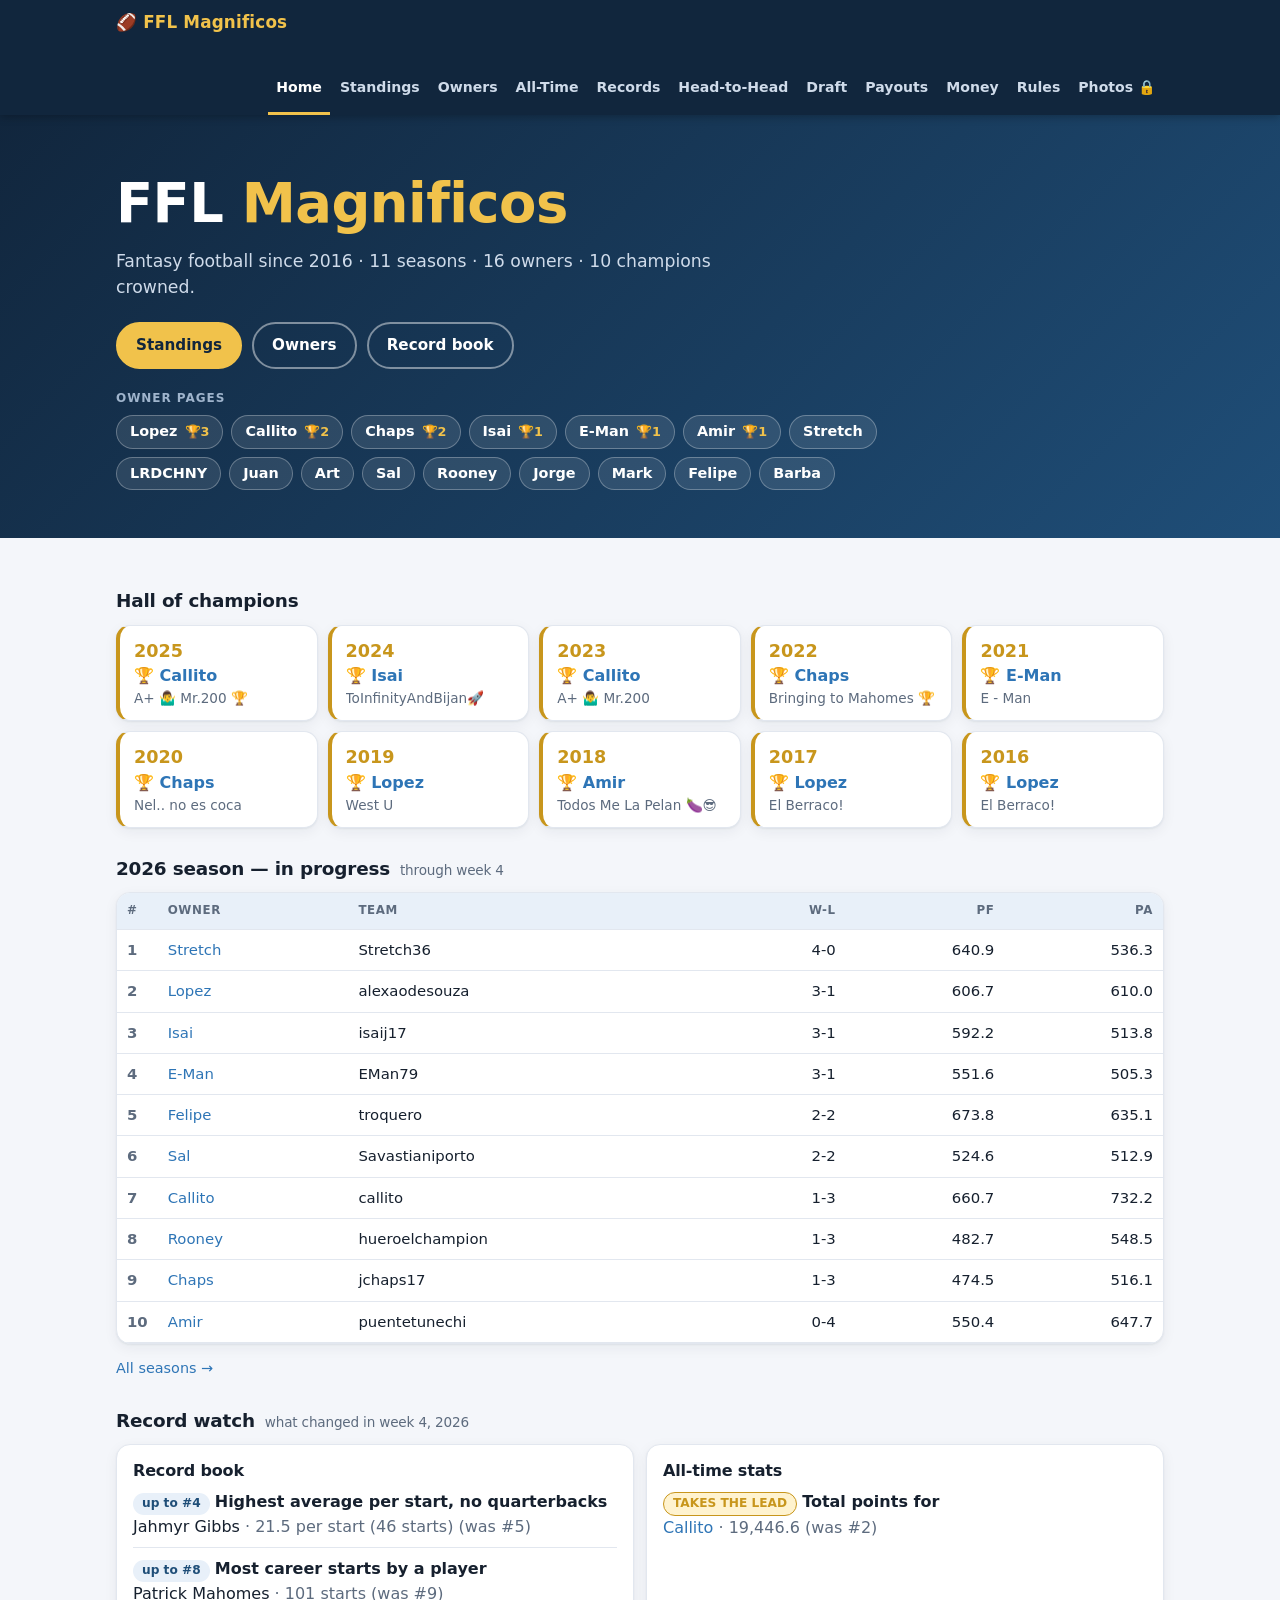
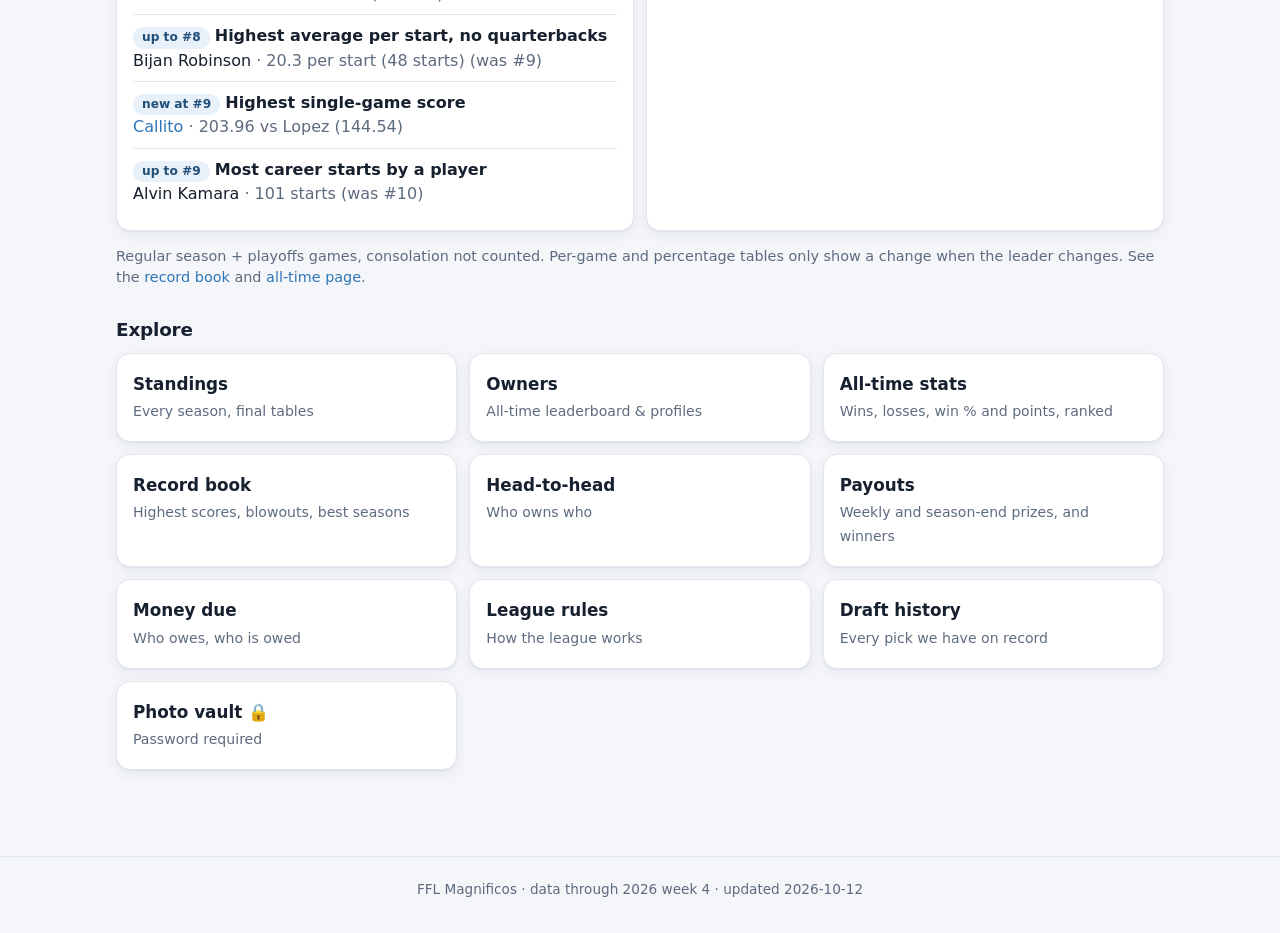
==== index.html @ 081447eb "2026w5v1" ====
<!doctype html>
<html lang="en">
<head>
<meta charset="utf-8">
<meta name="viewport" content="width=device-width, initial-scale=1">
<title>FFL Magnificos</title>
<meta name="description" content="Standings, champions, records and history for the FFL Magnificos fantasy football league.">
<link rel="stylesheet" href="assets/site.css">
</head>
<body>
<section class="hero">
  <div class="wrap">
    <h1 id="h1">FFL <em>Magnificos</em></h1>
    <p id="tag">Fantasy football history, records and bragging rights.</p>
    <div class="cta">
      <a class="btn" href="standings.html">Standings</a>
      <a class="btn ghost" href="owners.html">Owners</a>
      <a class="btn ghost" href="records.html">Record book</a>
    </div>
    <div class="owner-chips" id="ochips" aria-label="Owner pages"></div>
  </div>
</section>
<main>
  <div class="wrap">
    <section id="photos" hidden>
      <h2 class="sec-title">Through the years</h2>
      <div class="strip" id="strip"></div>
    </section>

    <section>
      <h2 class="sec-title">Hall of champions</h2>
      <div class="champs" id="champs"></div>
    </section>

    <section>
      <h2 class="sec-title"><span id="curTitle">This season</span> <small id="curSub"></small></h2>
      <div class="card table-wrap"><table id="cur"></table></div>
      <p class="note"><a href="standings.html">All seasons &rarr;</a></p>
    </section>

    <section id="watch" hidden>
      <h2 class="sec-title">Record watch <small id="watchSub"></small></h2>
      <div class="grid g2">
        <div class="card"><div class="pad"><h3 class="sub-title">Record book</h3><div id="wRec"></div></div></div>
        <div class="card"><div class="pad"><h3 class="sub-title">All-time stats</h3><div id="wAt"></div></div></div>
      </div>
      <p class="note" id="watchNote"></p>
    </section>

    <section>
      <h2 class="sec-title">Explore</h2>
      <div class="grid g3" id="links"></div>
    </section>
  </div>
</main>
<script src="assets/site.js"></script>
<script>
L.boot("index.html", null, async (meta) => {
  const { $, esc, getJSON, rec, ownerLink } = L;
  const [seasons] = await Promise.all([getJSON("data/seasons.json")]);
  const years = meta.currentSeason - meta.firstYear + 1;
  $("#tag").textContent = "Fantasy football since " + meta.firstYear + " · " + years + " seasons · " +
    meta.owners.length + " owners · " + meta.champions.length + " champions crowned.";

  // owner shortcuts in the hero (most titles first)
  $("#ochips").innerHTML = '<span class="lbl">Owner pages</span>' + meta.owners.map((o) =>
    '<a class="chip" href="owner.html?o=' + encodeURIComponent(o.slug) + '">' + esc(o.nick) +
    (o.titles ? ' <span class="t">🏆' + o.titles + "</span>" : "") + "</a>").join("");

  // public photos (optional)
  try {
    const list = await getJSON("images/public/manifest.json");
    if (list.length) {
      $("#strip").innerHTML = list.map((p) =>
        '<figure class="thumb" style="margin:0"><img loading="lazy" src="images/public/' + encodeURI(p.file) + '" alt="' + esc(p.caption || "League photo") + '">' +
        '<figcaption class="cap">' + (p.year ? esc(p.year) + " · " : "") + esc(p.caption || "") + "</figcaption></figure>").join("");
      $("#strip").className = "strip" + (list.length === 1 ? " solo" : list.length <= 3 ? " few" : "");
      $("#photos").hidden = false;
    }
  } catch (e) { /* no public photos yet */ }

  // champions
  $("#champs").innerHTML = meta.champions.slice().reverse().map((c) =>
    '<div class="card champ-card"><div class="y">' + c.year + '</div><div class="n">🏆 ' + ownerLink(c.slug, c.nick) +
    '</div><div class="t" title="' + esc(c.team) + '">' + esc(c.team) + "</div></div>").join("");

  // current season
  const cur = seasons[0];
  $("#curTitle").textContent = cur.year + (cur.inProgress ? " season — in progress" : " final standings");
  $("#curSub").textContent = cur.inProgress ? "through week " + cur.weeksPlayed : "";
  $("#cur").innerHTML = "<thead><tr><th>#</th><th class='l'>Owner</th><th class='l'>Team</th><th>W-L</th><th>PF</th><th>PA</th></tr></thead><tbody>" +
    cur.standings.map((t) => "<tr><td class='rank'>" + t.rank + "</td><td class='l'>" + ownerLink(t.slug, t.nick) + "</td><td class='l'>" + esc(t.team) +
      "</td><td>" + rec(t.w, t.l, t.t) + "</td><td>" + L.num(t.pf) + "</td><td>" + L.num(t.pa) + "</td></tr>").join("") + "</tbody>";
  $("#cur th:nth-child(2)").className = "l";


  // record watch: what the latest week changed in the record book and the all-time tables
  try {
    const A = await getJSON("data/activity.json");
    const multi = A.weeks.length > 1;
    const label = A.weeks.length ? (multi ? "weeks " + A.weeks[0].week + "–" + A.weeks[A.weeks.length - 1].week : "week " + A.weeks[0].week) + ", " + A.weeks[A.weeks.length - 1].year : "";
    $("#watchSub").textContent = "what changed in " + label;
    const who = (e) => e.slug ? ownerLink(e.slug, e.who) : esc(e.who);
    const wk = (e) => multi ? '<span class="muted">Wk ' + e.week + " · </span>" : "";
    const badge = (e) => e.rank === 1 ? '<span class="badge gold">NEW RECORD</span>' : '<span class="badge blue">' + (e.prev ? "up to #" + e.rank : "new at #" + e.rank) + "</span>";
    const rows = (list, fn, empty) => list.length ? '<ul class="feed">' + list.map(fn).join("") + "</ul>" : '<p class="muted" style="margin:0">' + empty + "</p>";
    $("#wRec").innerHTML = rows(A.records, (e) =>
      "<li>" + badge(e) + " <b>" + esc(e.cat) + "</b><br>" + wk(e) + who(e) + ' <span class="muted">· ' + esc(e.detail) + (e.prev ? " (was #" + e.prev + ")" : "") + "</span></li>",
      "No records fell in " + label + ".");
    $("#wAt").innerHTML = rows(A.alltime, (e) =>
      "<li>" + (e.rank === 1 ? '<span class="badge gold">TAKES THE LEAD</span>' : '<span class="badge blue">up to #' + e.rank + "</span>") + " <b>" + esc(e.cat) + "</b><br>" + wk(e) + who(e) +
      ' <span class="muted">· ' + esc(e.value) + " (was #" + e.prev + ")</span></li>",
      "No changes to the all-time tables in " + label + ".");
    $("#watchNote").innerHTML = esc(A.scope) + " games, consolation not counted. Per-game and percentage tables only show a change when the leader changes. See the <a href='records.html'>record book</a> and <a href='alltime.html'>all-time page</a>.";
    $("#watch").hidden = false;
  } catch (e) { /* no activity file yet */ }

  const links = [["standings.html", "Standings", "Every season, final tables"], ["owners.html", "Owners", "All-time leaderboard & profiles"],
    ["alltime.html", "All-time stats", "Wins, losses, win % and points, ranked"],
    ["records.html", "Record book", "Highest scores, blowouts, best seasons"], ["h2h.html", "Head-to-head", "Who owns who"],
    ["payouts.html", "Payouts", "Weekly and season-end prizes, and winners"], ["money.html", "Money due", "Who owes, who is owed"], ["rules.html", "League rules", "How the league works"],
    ["draft.html", "Draft history", "Every pick we have on record"], ["photos.html", "Photo vault 🔒", "Password required"]];
  $("#links").innerHTML = links.map(([h, t, d]) => '<a class="card linkcard" href="' + h + '"><b>' + t + "</b><span>" + d + "</span></a>").join("");
});
</script>
</body>
</html>
---- assets/site.css ----
/* FFL Magnificos site -- shared styles */
:root {
  --bg: #f4f6fa;
  --card: #ffffff;
  --ink: #16202e;
  --muted: #5d6b7e;
  --line: #e2e7ef;
  --accent: #1f4e78;
  --accent-2: #2e75b6;
  --accent-soft: #e8f0f9;
  --gold: #c8961c;
  --gold-soft: #fff3cf;
  --silver-soft: #eceff3;
  --win: #1d7a46;
  --loss: #b3372f;
  --hero-a: #11263d;
  --hero-b: #1f4e78;
  --shadow: 0 1px 2px rgba(16, 32, 56, .06), 0 4px 14px rgba(16, 32, 56, .06);
  --radius: 14px;
}
@media (prefers-color-scheme: dark) {
  :root {
    --bg: #0e141d;
    --card: #17202c;
    --ink: #e8edf5;
    --muted: #9aa8bb;
    --line: #263244;
    --accent: #8fb8e6;
    --accent-2: #6ea6dd;
    --accent-soft: #1d2b3d;
    --gold: #e3b341;
    --gold-soft: #3a2f10;
    --silver-soft: #222d3b;
    --win: #4cc287;
    --loss: #ef7b72;
    --hero-a: #0a1522;
    --hero-b: #17406a;
    --shadow: 0 1px 2px rgba(0, 0, 0, .4), 0 4px 14px rgba(0, 0, 0, .3);
  }
}
* { box-sizing: border-box; }
html { -webkit-text-size-adjust: 100%; }
body {
  margin: 0; background: var(--bg); color: var(--ink);
  font: 16px/1.5 system-ui, -apple-system, "Segoe UI", Roboto, "Helvetica Neue", Arial, "Noto Color Emoji", sans-serif;
}
a { color: var(--accent-2); text-decoration: none; }
a:hover { text-decoration: underline; }
h1, h2, h3 { line-height: 1.2; margin: 0; letter-spacing: -.01em; }
.wrap { max-width: 1080px; margin: 0 auto; padding: 0 16px; }

/* header */
.topbar { background: var(--hero-a); color: #fff; position: sticky; top: 0; z-index: 20; box-shadow: 0 2px 8px rgba(0,0,0,.25); }
.topbar .wrap { display: flex; align-items: center; gap: 18px; min-height: 52px; flex-wrap: wrap; }
.brand { font-weight: 800; letter-spacing: .01em; color: #fff; font-size: 1.05rem; padding: 10px 0; }
.brand:hover { text-decoration: none; }
.brand span { color: #f1c24b; }
.nav { display: flex; gap: 2px; flex-wrap: wrap; margin-left: auto; }
.nav a { color: #cfdbea; padding: 14px 8px; font-size: .88rem; font-weight: 600; border-bottom: 3px solid transparent; }
.nav a:hover { color: #fff; text-decoration: none; }
.nav a.on { color: #fff; border-bottom-color: #f1c24b; }
@media (max-width: 720px) {
  .nav { margin-left: 0; width: 100%; overflow-x: auto; flex-wrap: nowrap; }
  .nav a { padding: 10px 10px; white-space: nowrap; }
}

/* hero */
.hero { background: linear-gradient(135deg, var(--hero-a), var(--hero-b)); color: #fff; padding: 56px 0 48px; }
.hero h1 { font-size: clamp(2.1rem, 6vw, 3.4rem); font-weight: 900; }
.hero h1 em { font-style: normal; color: #f1c24b; }
.hero p { color: #cfdbea; max-width: 620px; margin: 12px 0 22px; font-size: 1.08rem; }
.hero .cta { display: flex; gap: 10px; flex-wrap: wrap; }
.btn { display: inline-block; padding: 10px 18px; border-radius: 999px; font-weight: 700; font-size: .95rem; border: 2px solid #f1c24b; color: #11263d; background: #f1c24b; }
.btn:hover { text-decoration: none; filter: brightness(1.06); }
.btn.ghost { background: transparent; color: #fff; border-color: rgba(255,255,255,.45); }
.owner-chips { display: flex; flex-wrap: wrap; align-items: center; gap: 8px; margin-top: 20px; max-width: 820px; }
.owner-chips .lbl { width: 100%; color: #9fb4cc; font-size: .75rem; font-weight: 700; text-transform: uppercase; letter-spacing: .08em; }
.chip { display: inline-block; padding: 5px 13px; border-radius: 999px; background: rgba(255,255,255,.1); border: 1px solid rgba(255,255,255,.28); color: #fff; font-size: .9rem; font-weight: 600; }
.chip:hover { background: #f1c24b; border-color: #f1c24b; color: #11263d; text-decoration: none; }
.chip .t { color: #f1c24b; font-size: .8rem; margin-left: 2px; }
.chip:hover .t { color: #11263d; }
.page-head { background: linear-gradient(135deg, var(--hero-a), var(--hero-b)); color: #fff; padding: 26px 0 22px; }
.page-head h1 { font-size: clamp(1.6rem, 4.5vw, 2.2rem); font-weight: 800; }
.page-head p { color: #cfdbea; margin: 6px 0 0; }

/* layout */
main { padding: 22px 0 56px; }
section { margin: 0 0 30px; }
.sec-title { font-size: 1.15rem; font-weight: 800; margin: 0 0 12px; display: flex; align-items: baseline; gap: 10px; flex-wrap: wrap; }
.sec-title small { font-weight: 500; color: var(--muted); font-size: .85rem; }
.card { background: var(--card); border: 1px solid var(--line); border-radius: var(--radius); box-shadow: var(--shadow); }
.pad { padding: 16px; }
.grid { display: grid; gap: 12px; }
.g2 { grid-template-columns: repeat(2, 1fr); }
.g3 { grid-template-columns: repeat(3, 1fr); }
.g4 { grid-template-columns: repeat(4, 1fr); }
.g6 { grid-template-columns: repeat(6, 1fr); }
@media (max-width: 860px) { .g6 { grid-template-columns: repeat(3, 1fr); } .g4 { grid-template-columns: repeat(2, 1fr); } .g3 { grid-template-columns: repeat(2, 1fr); } }
@media (max-width: 560px) { .g2, .g3 { grid-template-columns: 1fr; } .g6 { grid-template-columns: repeat(2, 1fr); } }
.note { color: var(--muted); font-size: .9rem; }
.warn { background: var(--gold-soft); border: 1px solid var(--gold); color: var(--ink); padding: 10px 14px; border-radius: 10px; font-size: .92rem; margin-bottom: 12px; }
.error { background: #fdecea; border: 1px solid #e5a29b; color: #7a1d16; padding: 14px; border-radius: 10px; }
@media (prefers-color-scheme: dark) { .error { background: #3a1613; color: #f5c6c2; border-color: #7a2a24; } }

/* tiles */
.tile { padding: 14px; text-align: center; }
.tile b { display: block; font-size: 1.55rem; font-weight: 800; line-height: 1.1; }
.tile span { color: var(--muted); font-size: .8rem; text-transform: uppercase; letter-spacing: .05em; font-weight: 600; }
.tile.gold b { color: var(--gold); }

/* tables */
.table-wrap { overflow-x: auto; border-radius: var(--radius); }
table { width: 100%; border-collapse: collapse; font-size: .93rem; background: var(--card); }
.card table { background: transparent; }
th, td { padding: 9px 10px; text-align: right; border-bottom: 1px solid var(--line); white-space: nowrap; }
th:first-child, td:first-child { text-align: left; }
th { font-size: .74rem; text-transform: uppercase; letter-spacing: .05em; color: var(--muted); background: var(--accent-soft); font-weight: 700; position: sticky; top: 0; }
th.sortable { cursor: pointer; user-select: none; }
th.sortable:hover { color: var(--ink); }
th.sorted::after { content: " \25BE"; }
th.sorted.asc::after { content: " \25B4"; }
tbody tr:hover { background: var(--accent-soft); }
tr.champ td { background: var(--gold-soft); font-weight: 600; }
td.l, th.l { text-align: left; }
td.c, th.c { text-align: center; }
td.wrapok { white-space: normal; }
tfoot td { font-weight: 800; background: var(--accent-soft); }
.rank { color: var(--muted); font-weight: 700; width: 36px; }
.pos { color: var(--win); font-weight: 700; }
.neg { color: var(--loss); font-weight: 700; }
.muted { color: var(--muted); }

/* badges */
.badge { display: inline-block; padding: 2px 9px; border-radius: 999px; font-size: .76rem; font-weight: 700; background: var(--silver-soft); color: var(--muted); }
.badge.gold { background: var(--gold-soft); color: var(--gold); border: 1px solid var(--gold); }
.badge.blue { background: var(--accent-soft); color: var(--accent); }
.badge.out { opacity: .75; }

/* pills / selects */
.pills { display: flex; gap: 6px; flex-wrap: wrap; margin-bottom: 14px; }
.pill { border: 1px solid var(--line); background: var(--card); color: var(--ink); padding: 6px 13px; border-radius: 999px; font-weight: 700; font-size: .88rem; cursor: pointer; }
.pill:hover { border-color: var(--accent-2); }
.pill.on { background: var(--accent); color: #fff; border-color: var(--accent); }
@media (prefers-color-scheme: dark) { .pill.on { color: #0e141d; } }
select, input[type=password], input[type=text] {
  font: inherit; padding: 9px 12px; border-radius: 10px; border: 1px solid var(--line); background: var(--card); color: var(--ink);
}
.row { display: flex; gap: 10px; flex-wrap: wrap; align-items: center; }

/* champions strip */
.champs { display: grid; grid-template-columns: repeat(auto-fill, minmax(190px, 1fr)); gap: 10px; }
.champ-card { padding: 12px 14px; border-left: 4px solid var(--gold); }
.champ-card .y { font-weight: 900; color: var(--gold); font-size: 1.1rem; }
.champ-card .n { font-weight: 800; }
.champ-card .t { color: var(--muted); font-size: .85rem; overflow: hidden; text-overflow: ellipsis; white-space: nowrap; }

/* link grid */
.linkcard { display: block; padding: 18px 16px; color: var(--ink); }
.linkcard:hover { text-decoration: none; border-color: var(--accent-2); transform: translateY(-1px); }
.linkcard b { display: block; font-size: 1.05rem; margin-bottom: 2px; }
.linkcard span { color: var(--muted); font-size: .88rem; }

/* owner page */
.owner-nav { display: flex; gap: 6px; overflow-x: auto; padding-bottom: 6px; margin-bottom: 14px; }
.owner-nav a { flex: none; padding: 5px 12px; border-radius: 999px; border: 1px solid var(--line); background: var(--card); color: var(--ink); font-size: .85rem; font-weight: 600; }
.owner-nav a.on { background: var(--accent); color: #fff; border-color: var(--accent); }
@media (prefers-color-scheme: dark) { .owner-nav a.on { color: #0e141d; } }
.rec-card { padding: 14px 16px; }
.rec-card .k { color: var(--muted); font-size: .78rem; text-transform: uppercase; letter-spacing: .05em; font-weight: 700; }
.rec-card .v { font-size: 1.7rem; font-weight: 800; line-height: 1.15; margin: 2px 0; }
.rec-card .d { color: var(--muted); font-size: .88rem; }
.top-block { padding: 14px 16px; }
.top-block h3 { font-size: .8rem; text-transform: uppercase; letter-spacing: .05em; color: var(--muted); margin-bottom: 8px; }
.top-block .first { font-size: 1.15rem; font-weight: 800; }
.top-block .first small { font-weight: 500; color: var(--muted); font-size: .85rem; }
.top-block ol { margin: 8px 0 0; padding-left: 20px; color: var(--muted); font-size: .9rem; }
.top-block li { padding: 1px 0; }
.top-block li b { color: var(--ink); font-weight: 600; }
.bar { display: inline-block; height: 7px; border-radius: 4px; background: var(--accent-2); vertical-align: middle; margin-right: 6px; opacity: .85; }

/* h2h matrix */
.matrix td, .matrix th { text-align: center; padding: 7px 6px; font-size: .82rem; min-width: 52px; }
.matrix th:first-child, .matrix td:first-child { position: sticky; left: 0; background: var(--card); z-index: 2; text-align: left; font-weight: 700; min-width: 84px; }
.matrix th:first-child { background: var(--accent-soft); }
.matrix td.self { background: var(--silver-soft); color: var(--muted); }

/* photos */
.thumbs { display: grid; grid-template-columns: repeat(auto-fill, minmax(190px, 1fr)); gap: 10px; }
.thumb { position: relative; background: var(--silver-soft); border-radius: 12px; overflow: hidden; aspect-ratio: 4 / 3; cursor: zoom-in; border: 1px solid var(--line); }
.thumb img { width: 100%; height: 100%; object-fit: cover; display: block; }
.thumb .cap { position: absolute; left: 0; right: 0; bottom: 0; padding: 18px 10px 7px; color: #fff; font-size: .8rem; font-weight: 600; background: linear-gradient(transparent, rgba(0,0,0,.72)); }
.strip { display: flex; gap: 12px; overflow-x: auto; scroll-snap-type: x mandatory; padding-bottom: 8px; }
.strip .thumb { flex: none; width: min(78vw, 320px); scroll-snap-align: start; }
.strip.solo .thumb { width: min(100%, 760px); aspect-ratio: 3 / 2; cursor: default; }
.strip.few { display: grid; grid-template-columns: repeat(auto-fit, minmax(260px, 1fr)); overflow: visible; }
.strip.few .thumb { width: auto; cursor: default; }
.lock { max-width: 420px; margin: 40px auto; text-align: center; padding: 28px 22px; }
.lock h2 { margin-bottom: 6px; }
.lock input { width: 100%; margin: 14px 0 10px; }
.lock .btn { width: 100%; cursor: pointer; font-size: 1rem; }
.lightbox { position: fixed; inset: 0; background: rgba(5, 9, 15, .94); z-index: 100; display: none; align-items: center; justify-content: center; flex-direction: column; padding: 16px; }
.lightbox.open { display: flex; }
.lightbox img { max-width: 100%; max-height: 82vh; border-radius: 6px; }
.lightbox .lb-cap { color: #e8edf5; margin-top: 10px; text-align: center; }
.lightbox .x { position: absolute; top: 12px; right: 16px; color: #fff; font-size: 2rem; background: none; border: 0; cursor: pointer; }
.lightbox .nav-btn { position: absolute; top: 50%; color: #fff; font-size: 2.4rem; background: none; border: 0; cursor: pointer; padding: 12px; }
.lightbox .prev { left: 4px; } .lightbox .next { right: 4px; }

footer { color: var(--muted); font-size: .85rem; padding: 22px 0 34px; border-top: 1px solid var(--line); text-align: center; }
.loading { color: var(--muted); padding: 30px; text-align: center; }
@media print { .topbar, footer, .pills, .owner-nav { display: none; } body { background: #fff; } }

/* record watch feed */
.sub-title { margin: 0 0 10px; font-size: 1rem; }
.feed { list-style: none; margin: 0; padding: 0; }
.feed li { padding: 9px 0; border-top: 1px solid var(--line); line-height: 1.45; }
.feed li:first-child { border-top: 0; padding-top: 0; }

/* callout, rules text */
.callout { background: var(--gold-soft); border: 1px solid var(--gold); border-radius: var(--radius); padding: 12px 16px; margin: 0 0 16px; font-size: .92rem; }
.rules p { margin: 0 0 10px; line-height: 1.55; }
.rules p:last-child { margin-bottom: 0; }
.rules-list { margin: 0 0 10px; padding-left: 20px; line-height: 1.55; }
.rules-list li { margin: 4px 0; }
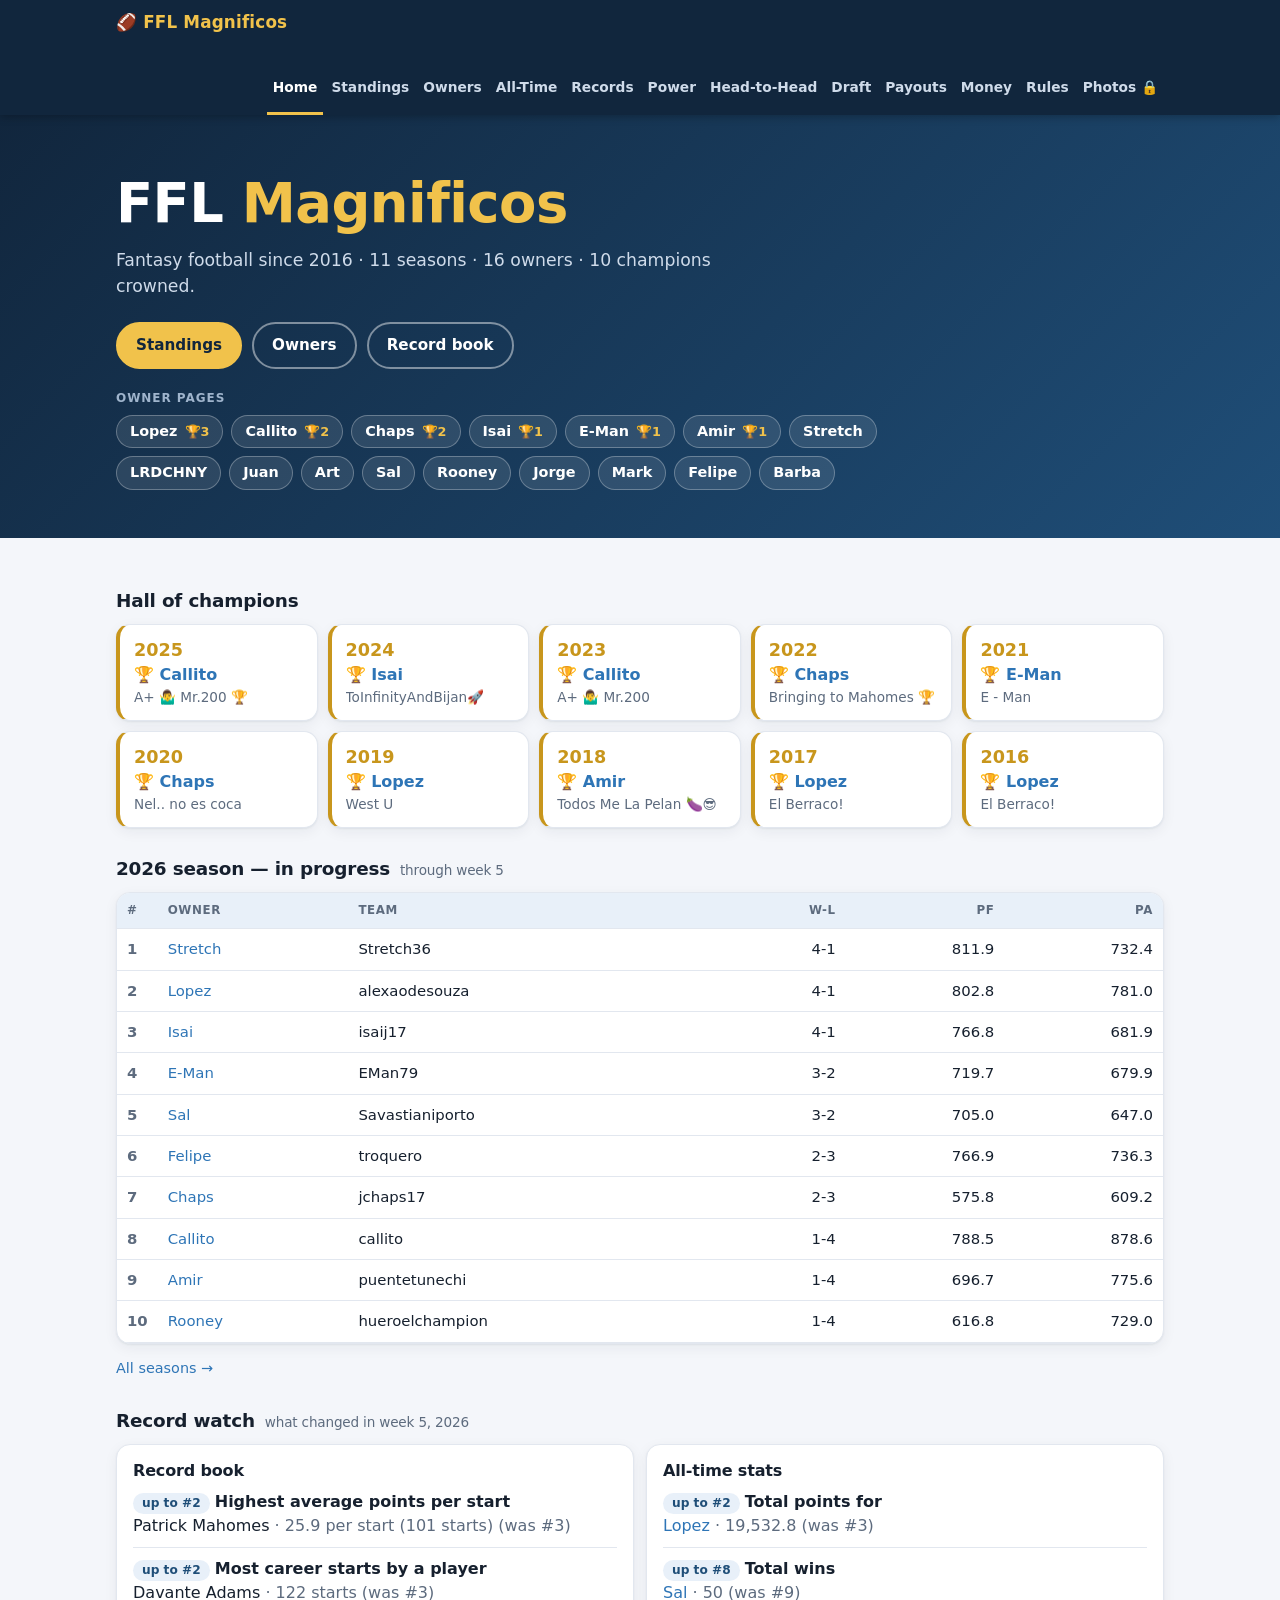
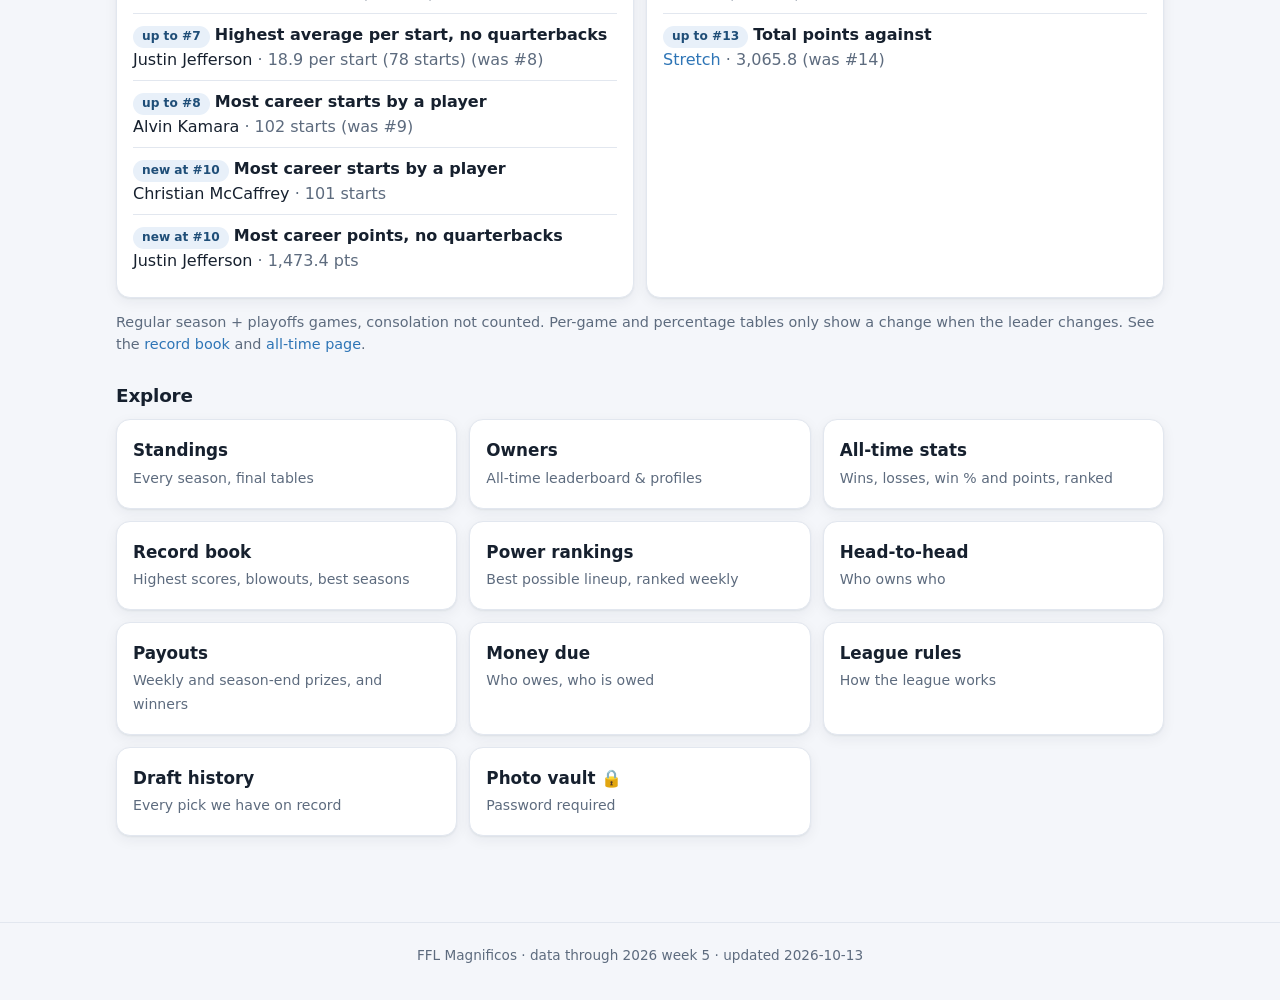
==== commit 01d5e4fa: "2026w5v2" ====
--- a/index.html
+++ b/index.html
@@ -117,7 +117,7 @@
 
   const links = [["standings.html", "Standings", "Every season, final tables"], ["owners.html", "Owners", "All-time leaderboard & profiles"],
     ["alltime.html", "All-time stats", "Wins, losses, win % and points, ranked"],
-    ["records.html", "Record book", "Highest scores, blowouts, best seasons"], ["h2h.html", "Head-to-head", "Who owns who"],
+    ["records.html", "Record book", "Highest scores, blowouts, best seasons"], ["power.html", "Power rankings", "Best possible lineup, ranked weekly"], ["h2h.html", "Head-to-head", "Who owns who"],
     ["payouts.html", "Payouts", "Weekly and season-end prizes, and winners"], ["money.html", "Money due", "Who owes, who is owed"], ["rules.html", "League rules", "How the league works"],
     ["draft.html", "Draft history", "Every pick we have on record"], ["photos.html", "Photo vault 🔒", "Password required"]];
   $("#links").innerHTML = links.map(([h, t, d]) => '<a class="card linkcard" href="' + h + '"><b>' + t + "</b><span>" + d + "</span></a>").join("");
--- a/assets/site.css
+++ b/assets/site.css
@@ -56,7 +56,7 @@
 .brand:hover { text-decoration: none; }
 .brand span { color: #f1c24b; }
 .nav { display: flex; gap: 2px; flex-wrap: wrap; margin-left: auto; }
-.nav a { color: #cfdbea; padding: 14px 8px; font-size: .88rem; font-weight: 600; border-bottom: 3px solid transparent; }
+.nav a { color: #cfdbea; padding: 14px 6px; font-size: .86rem; font-weight: 600; border-bottom: 3px solid transparent; }
 .nav a:hover { color: #fff; text-decoration: none; }
 .nav a.on { color: #fff; border-bottom-color: #f1c24b; }
 @media (max-width: 720px) {
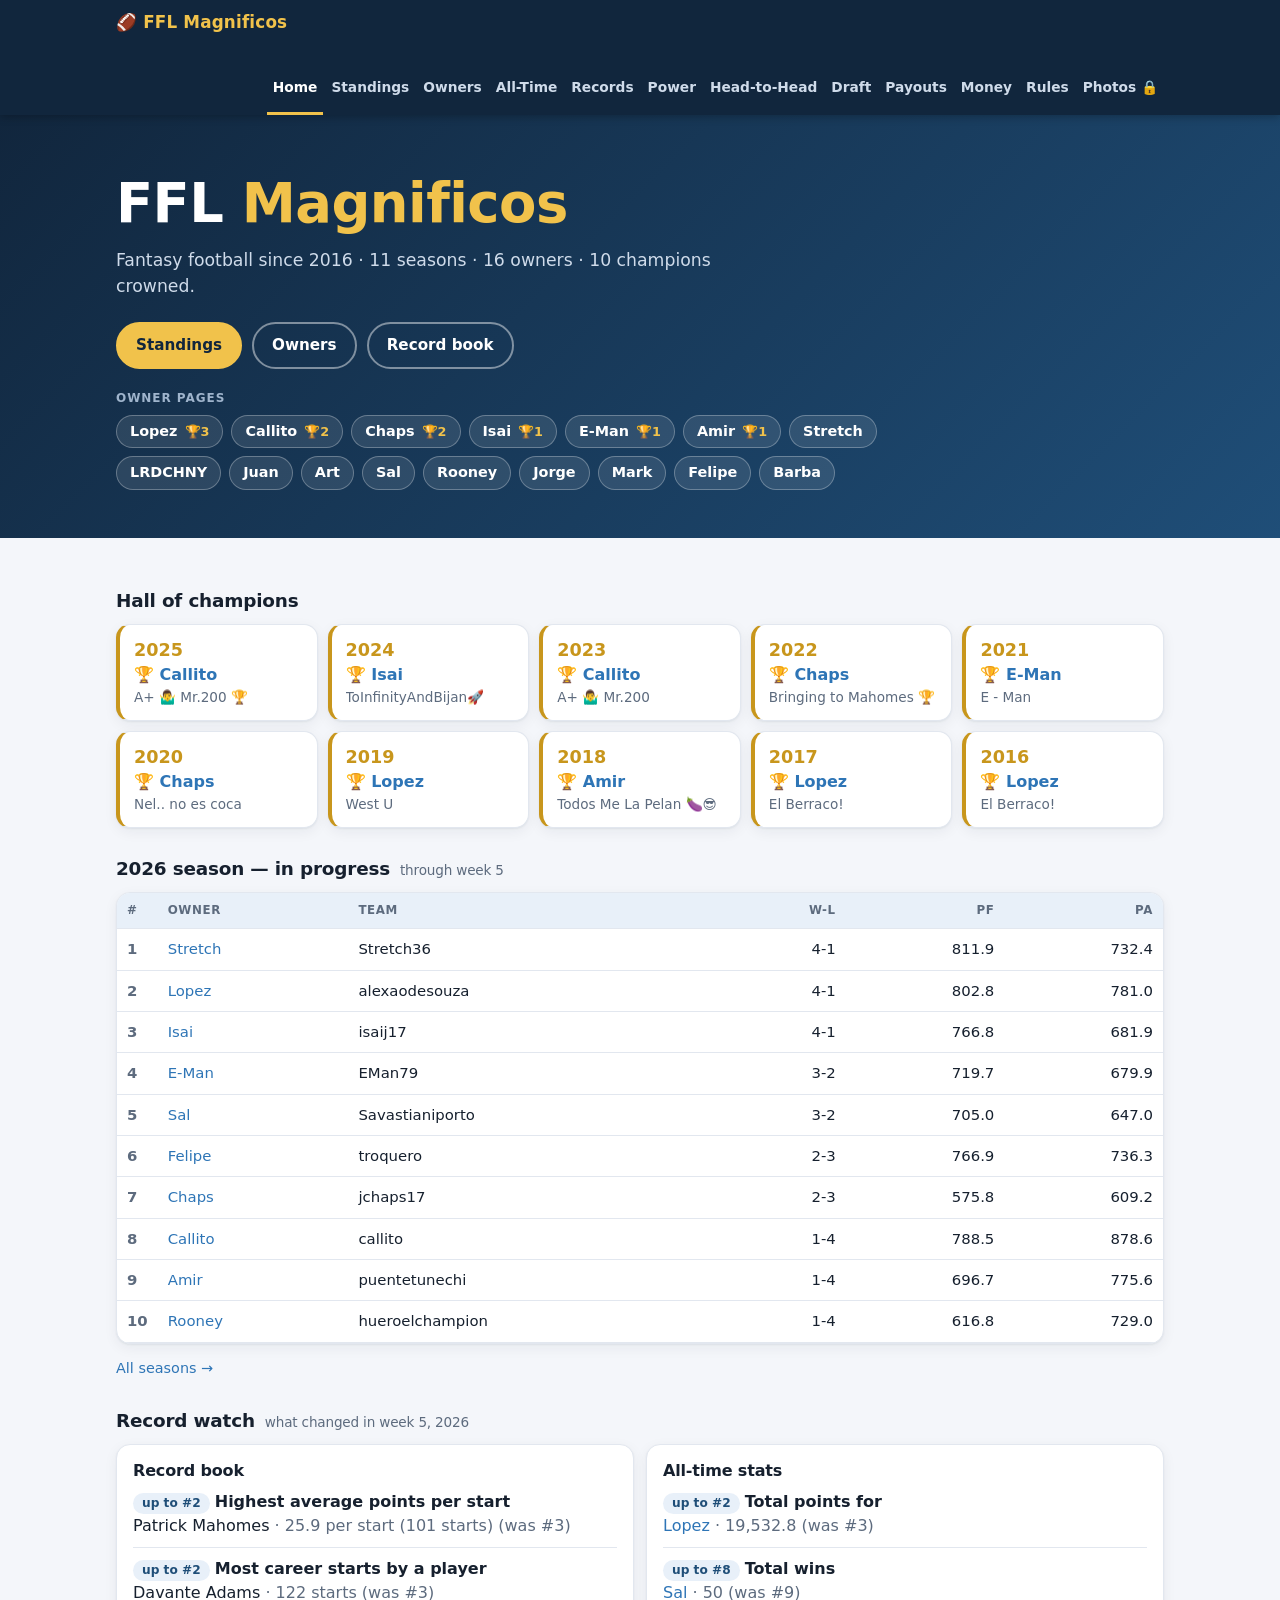
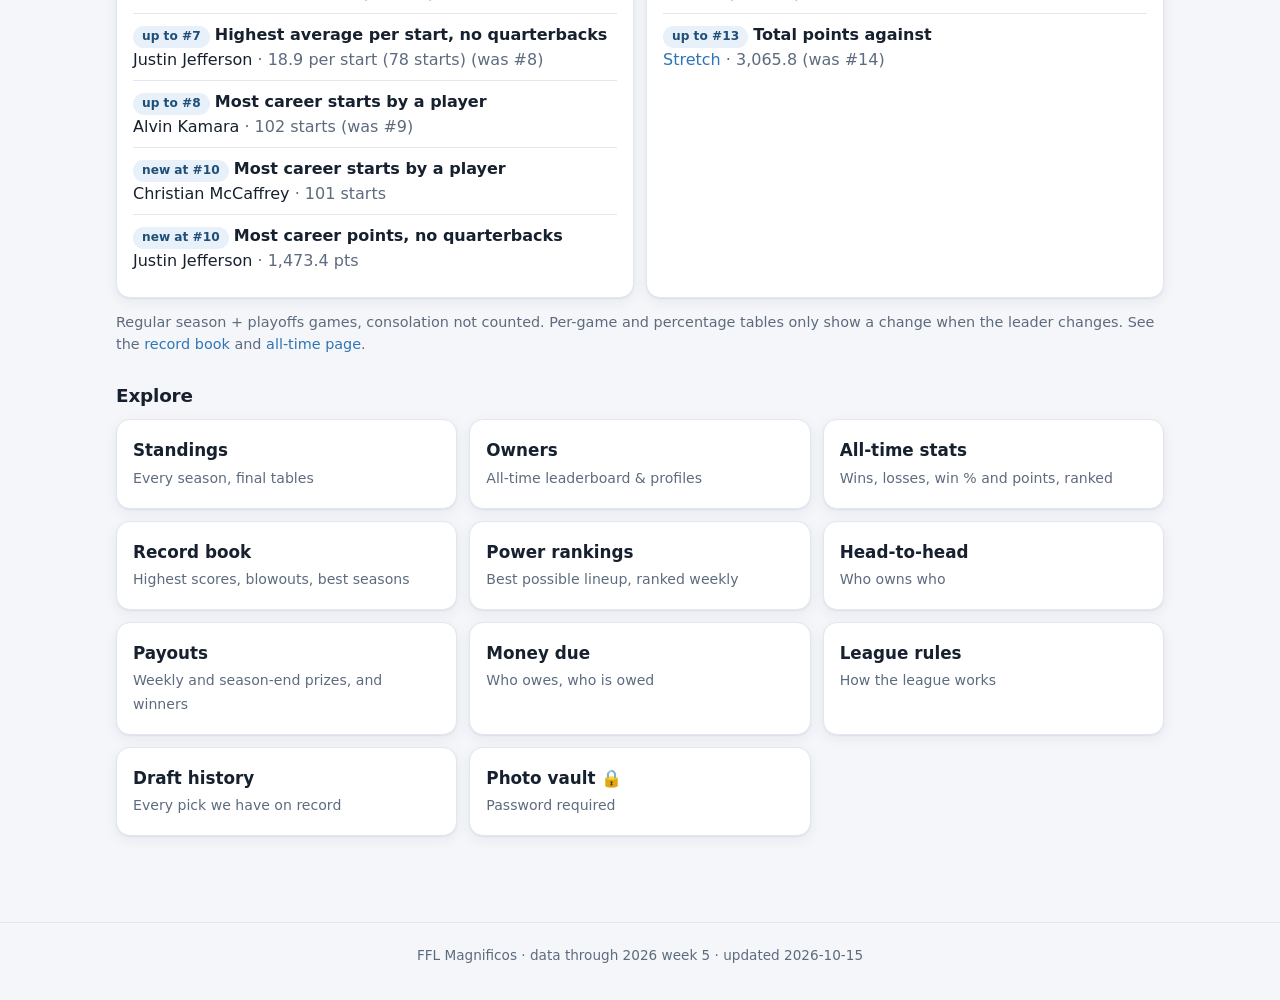
==== commit 5554e24b: "2026w6v1" ====
--- a/index.html
+++ b/index.html
@@ -36,6 +36,13 @@
       <h2 class="sec-title"><span id="curTitle">This season</span> <small id="curSub"></small></h2>
       <div class="card table-wrap"><table id="cur"></table></div>
       <p class="note"><a href="standings.html">All seasons &rarr;</a></p>
+    </section>
+
+    <section id="thisweek" hidden>
+      <h2 class="sec-title"><span id="twTitle">This week's matchups</span> <small id="twSub"></small></h2>
+      <div class="pills" id="twPills" role="group" aria-label="Which games count"></div>
+      <div class="grid g3" id="twGrid" style="margin-top:12px"></div>
+      <p class="note" id="twNote"></p>
     </section>
 
     <section id="watch" hidden>
@@ -78,6 +85,36 @@
       $("#photos").hidden = false;
     }
   } catch (e) { /* no public photos yet */ }
+
+
+  // this week's matchups: all-time series and current streak for each pairing
+  try {
+    const T = await getJSON("data/thisweek.json");
+    if (T.scopes && T.scopes.length && T.scopes[0].matchups.length) {
+      let tkey = L.pickScope(T.scopes, T.defaultScope);
+      $("#twTitle").textContent = "Week " + T.week + " matchups";
+      $("#twSub").textContent = "series history and streaks";
+      const card = (m) => {
+        const [w, l, t] = m.rec, g = w + l + t, a = m.a, b = m.b;
+        const head = "<div class='pad'><h3 class='sub-title' style='margin:0 0 6px'>" + ownerLink(a.slug, a.nick) + " <span class='muted'>vs</span> " + ownerLink(b.slug, b.nick) + "</h3>";
+        if (!g) return "<div class='card'>" + head + "<p class='muted' style='margin:0'>First meeting in these games.</p></div></div>";
+        const lead = w > l ? esc(a.nick) + " leads " + rec(w, l, t) : l > w ? esc(b.nick) + " leads " + rec(l, w, t) : "Series tied " + rec(w, l, t);
+        const sk = m.streak ? (m.streak > 0 ? esc(a.nick) : esc(b.nick)) + " has won the last " + Math.abs(m.streak) : "Last game was a tie";
+        const lg = m.last ? "Last meeting: " + (m.last.year + " wk " + m.last.week) + ", " + esc(a.nick) + " " + L.num(m.last.a) + " – " + L.num(m.last.b) + " " + esc(b.nick) : "";
+        return "<div class='card'>" + head + "<p style='margin:0 0 4px'>Series: <b>" + lead + "</b> <span class='muted'>· " + g + " game" + (g === 1 ? "" : "s") + "</span></p>" +
+          "<p style='margin:0 0 4px'>Streak: <b>" + sk + "</b></p>" +
+          "<p class='muted' style='margin:0;font-size:.85rem'>Longest run: " + esc(a.nick) + " " + m.bestA + " · " + esc(b.nick) + " " + m.bestB + "</p>" +
+          (lg ? "<p class='muted' style='margin:4px 0 0;font-size:.85rem'>" + lg + "</p>" : "") + "</div></div>";
+      };
+      const drawTw = () => {
+        L.scopePills($("#twPills"), T.scopes, tkey, (k) => { tkey = k; drawTw(); });
+        $("#twGrid").innerHTML = T.scopes.find((x) => x.key === tkey).matchups.map(card).join("");
+        $("#twNote").innerHTML = esc(L.SCOPE_NOTES[tkey]) + " Games before week " + T.week + " only. See <a href='h2h.html'>head-to-head</a> for every pairing.";
+      };
+      drawTw();
+      $("#thisweek").hidden = false;
+    }
+  } catch (e) { /* no matchups file yet: section stays hidden */ }
 
   // champions
   $("#champs").innerHTML = meta.champions.slice().reverse().map((c) =>
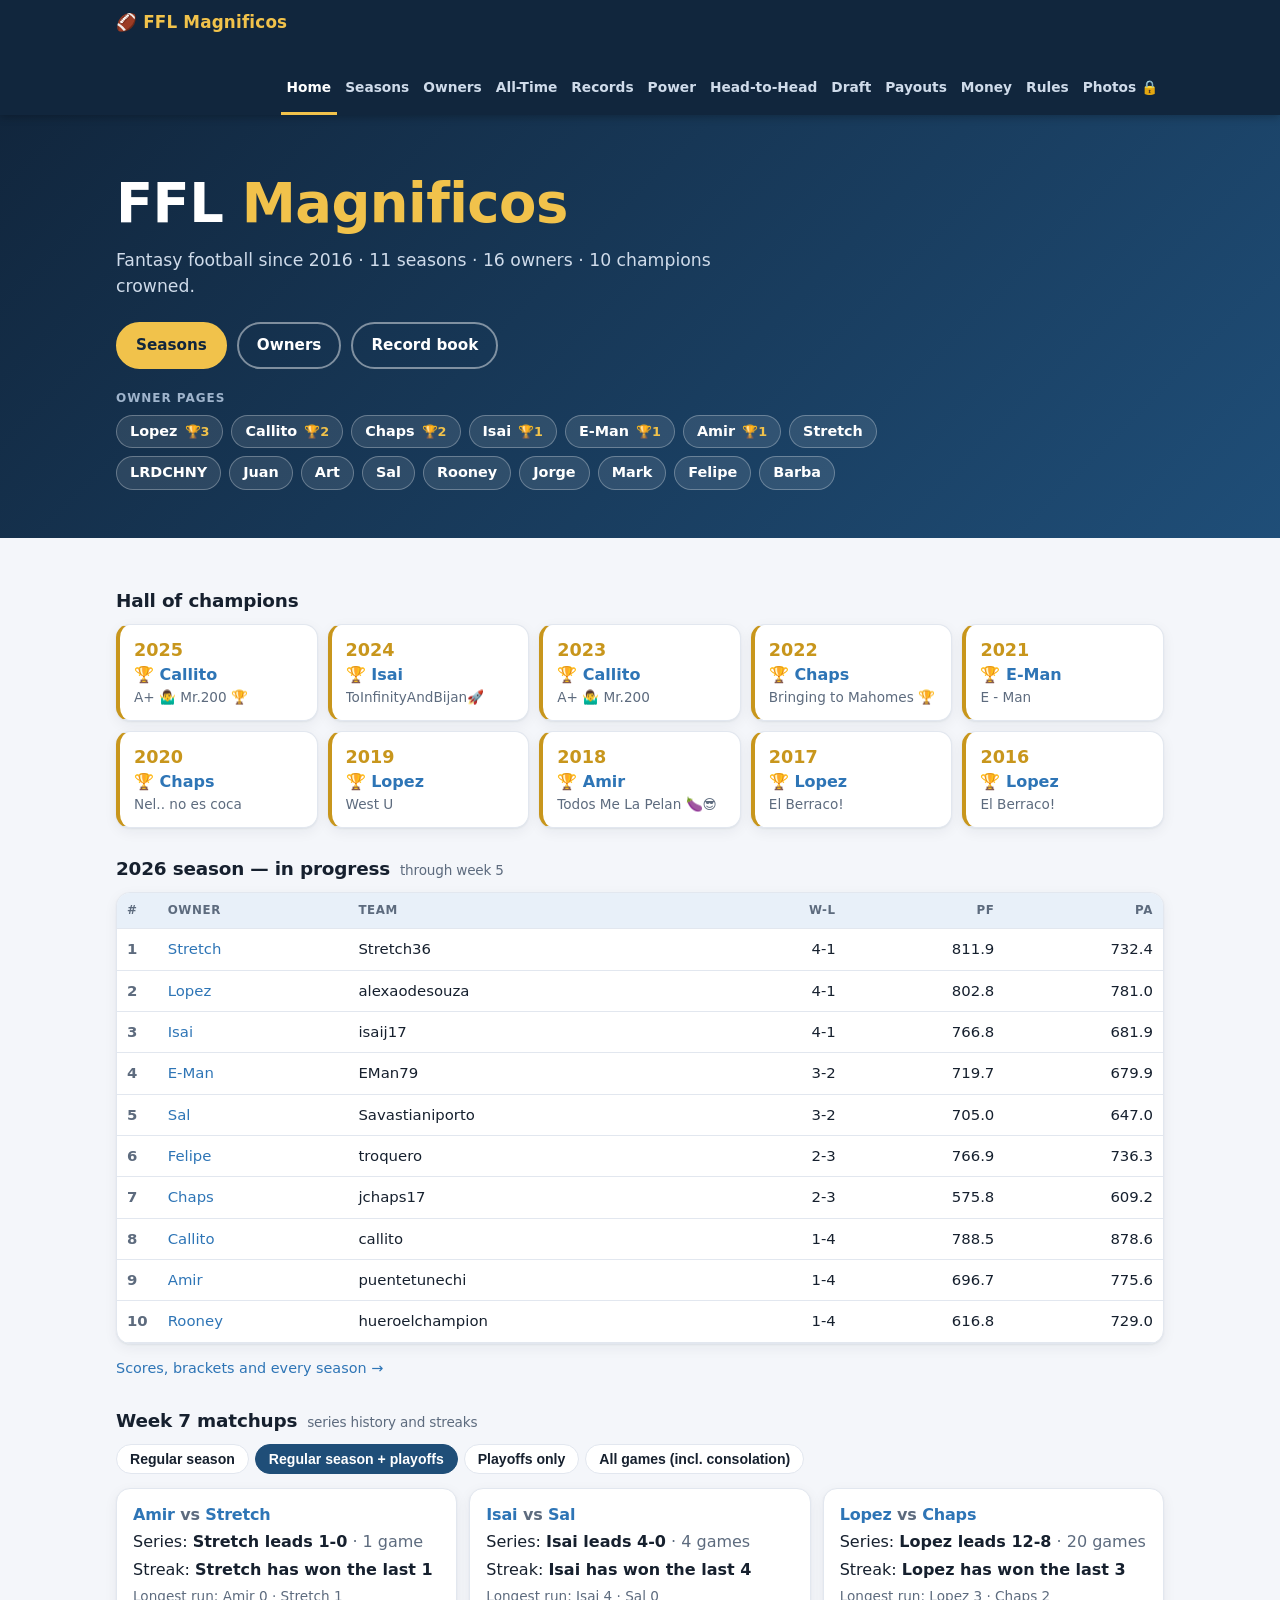
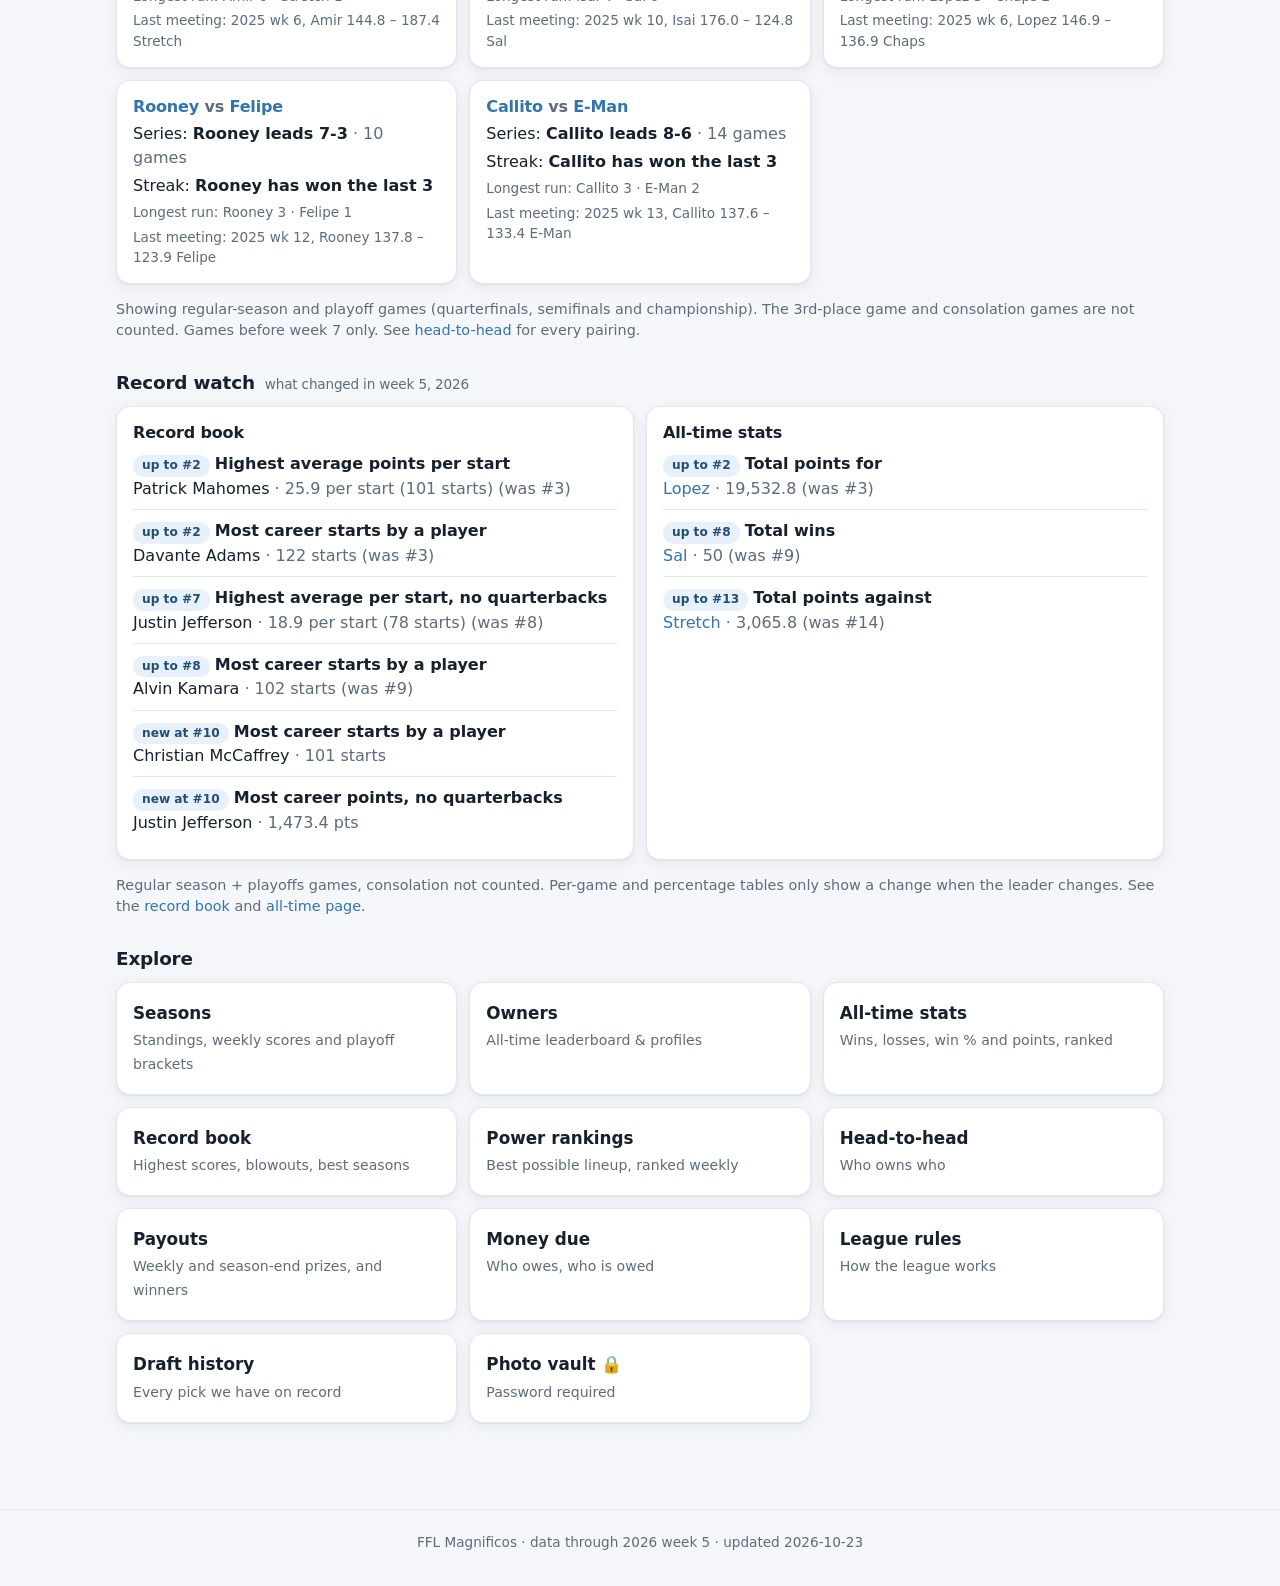
==== commit 8f9e6425: "2026w7v1" ====
--- a/index.html
+++ b/index.html
@@ -13,7 +13,7 @@
     <h1 id="h1">FFL <em>Magnificos</em></h1>
     <p id="tag">Fantasy football history, records and bragging rights.</p>
     <div class="cta">
-      <a class="btn" href="standings.html">Standings</a>
+      <a class="btn" href="seasons.html">Seasons</a>
       <a class="btn ghost" href="owners.html">Owners</a>
       <a class="btn ghost" href="records.html">Record book</a>
     </div>
@@ -35,7 +35,7 @@
     <section>
       <h2 class="sec-title"><span id="curTitle">This season</span> <small id="curSub"></small></h2>
       <div class="card table-wrap"><table id="cur"></table></div>
-      <p class="note"><a href="standings.html">All seasons &rarr;</a></p>
+      <p class="note"><a href="seasons.html">Scores, brackets and every season &rarr;</a></p>
     </section>
 
     <section id="thisweek" hidden>
@@ -152,7 +152,7 @@
     $("#watch").hidden = false;
   } catch (e) { /* no activity file yet */ }
 
-  const links = [["standings.html", "Standings", "Every season, final tables"], ["owners.html", "Owners", "All-time leaderboard & profiles"],
+  const links = [["seasons.html", "Seasons", "Standings, weekly scores and playoff brackets"], ["owners.html", "Owners", "All-time leaderboard & profiles"],
     ["alltime.html", "All-time stats", "Wins, losses, win % and points, ranked"],
     ["records.html", "Record book", "Highest scores, blowouts, best seasons"], ["power.html", "Power rankings", "Best possible lineup, ranked weekly"], ["h2h.html", "Head-to-head", "Who owns who"],
     ["payouts.html", "Payouts", "Weekly and season-end prizes, and winners"], ["money.html", "Money due", "Who owes, who is owed"], ["rules.html", "League rules", "How the league works"],
